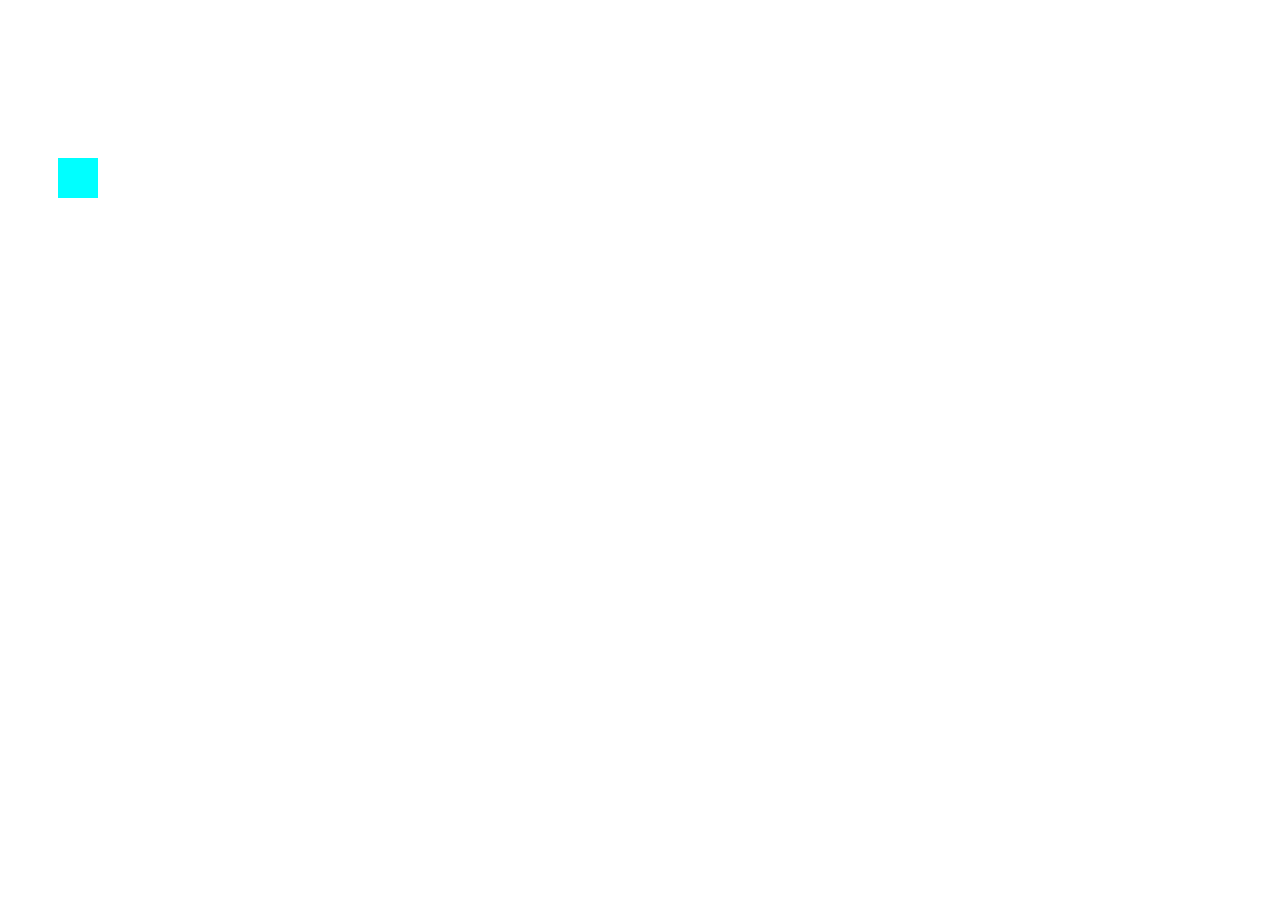
==== index.html @ ac88d2ab "4 Signed-off-by: akiocat7-sudo <akiocat7@gmail.com>" ====
<!DOCTYPE html>
<html lang="ja">
<head>
  <meta charset="UTF-8">
  <title>Move Character</title>
  <link rel="stylesheet" href="css/style.css">
</head>
<body>

  <canvas id="game" width="600" height="300"></canvas>

  <!-- 十字キー -->
  <div id="dpad">
    <button class="btn up">▲</button>
    <div class="middle-row">
      <button class="btn left">◀</button>
      <button class="btn right">▶</button>
    </div>
    <button class="btn down">▼</button>
  </div>

  <script src="js/game.js"></script>
</body>
</html>
---- css/style.css ----
/* ===== 既存のスタイルはそのまま ===== */

/* ===== 十字キー（D-Pad） ===== */
#dpad {
  position: fixed;
  bottom: 40px;
  left: 40px;
  display: flex;
  flex-direction: column;
  align-items: center;
  gap: 8px;
}

.middle-row {
  display: flex;
  gap: 8px;
}

.btn {
  width: 60px;
  height: 60px;
  font-size: 24px;
  color: #fff;
  background: rgba(255, 255, 255, 0.08);
  border: 1px solid rgba(255, 255, 255, 0.15);
  border-radius: 12px;
  backdrop-filter: blur(10px);
  cursor: pointer;
  transition: 0.2s;
  -webkit-tap-highlight-color: transparent;
}

.btn:active {
  background: rgba(255, 255, 255, 0.25);
  transform: scale(0.95);
}

/* スマホ最適化 */
@media (max-width: 600px) {
  #dpad {
    bottom: 20px;
    left: 20px;
  }
  .btn {
    width: 52px;
    height: 52px;
    font-size: 20px;
  }
}
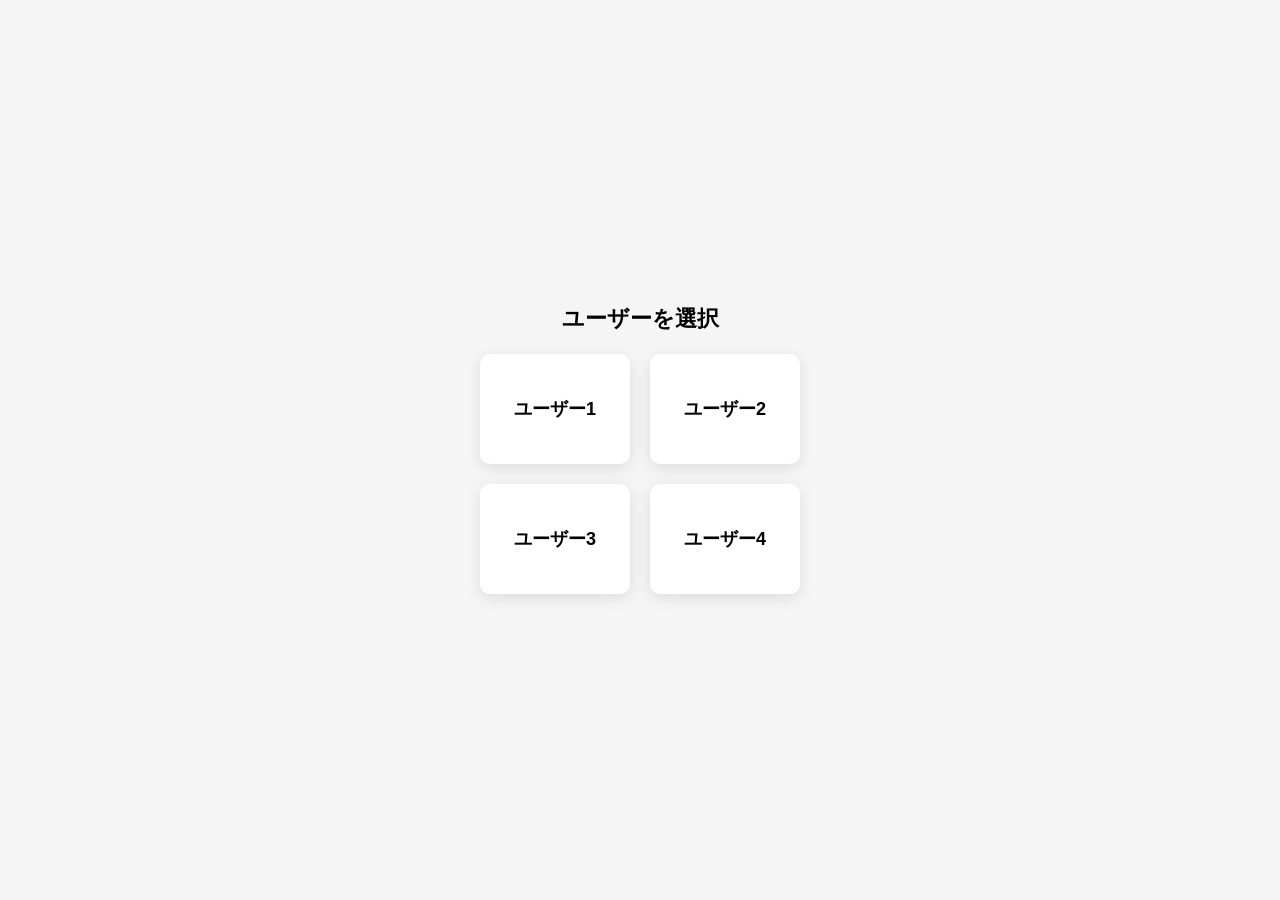
==== commit cf000c89: "5 Signed-off-by: akiocat7-sudo <akiocat7@gmail.com>" ====
--- a/index.html
+++ b/index.html
@@ -2,23 +2,36 @@
 <html lang="ja">
 <head>
   <meta charset="UTF-8">
-  <title>Move Character</title>
-  <link rel="stylesheet" href="css/style.css">
+  <meta name="viewport" content="width=device-width, initial-scale=1.0">
+  <title>User Select</title>
+  <link rel="stylesheet" href="css/login.css">
 </head>
 <body>
 
-  <canvas id="game" width="600" height="300"></canvas>
+  <div class="container">
+    <h2 class="title">ユーザーを選択</h2>
 
-  <!-- 十字キー -->
-  <div id="dpad">
-    <button class="btn up">▲</button>
-    <div class="middle-row">
-      <button class="btn left">◀</button>
-      <button class="btn right">▶</button>
+    <div class="user-grid">
+      <div class="user-card" onclick="loginAs('user1')">
+        <p>ユーザー1</p>
+      </div>
+
+      <div class="user-card" onclick="loginAs('user2')">
+        <p>ユーザー2</p>
+      </div>
+
+      <div class="user-card" onclick="loginAs('user3')">
+        <p>ユーザー3</p>
+      </div>
+
+      <div class="user-card" onclick="loginAs('user4')">
+        <p>ユーザー4</p>
+      </div>
     </div>
-    <button class="btn down">▼</button>
+
+    <p id="message"></p>
   </div>
 
-  <script src="js/game.js"></script>
+  <script src="js/login.js"></script>
 </body>
 </html>
--- a/css/login.css
+++ b/css/login.css
@@ -0,0 +1,48 @@
+body {
+  margin: 0;
+  padding: 0;
+  font-family: sans-serif;
+  background: #f5f5f5;
+  display: flex;
+  justify-content: center;
+  align-items: center;
+  height: 100vh;
+}
+
+.container {
+  text-align: center;
+}
+
+.title {
+  margin-bottom: 20px;
+  font-size: 22px;
+  font-weight: bold;
+}
+
+.user-grid {
+  display: grid;
+  grid-template-columns: repeat(2, 150px);
+  gap: 20px;
+  justify-content: center;
+}
+
+.user-card {
+  background: #fff;
+  padding: 25px 0;
+  border-radius: 10px;
+  box-shadow: 0 4px 15px rgba(0,0,0,0.1);
+  cursor: pointer;
+  transition: 0.2s;
+  font-size: 18px;
+  font-weight: 600;
+}
+
+.user-card:hover {
+  transform: translateY(-4px);
+  box-shadow: 0 8px 20px rgba(0,0,0,0.15);
+}
+
+#message {
+  margin-top: 20px;
+  font-size: 16px;
+}
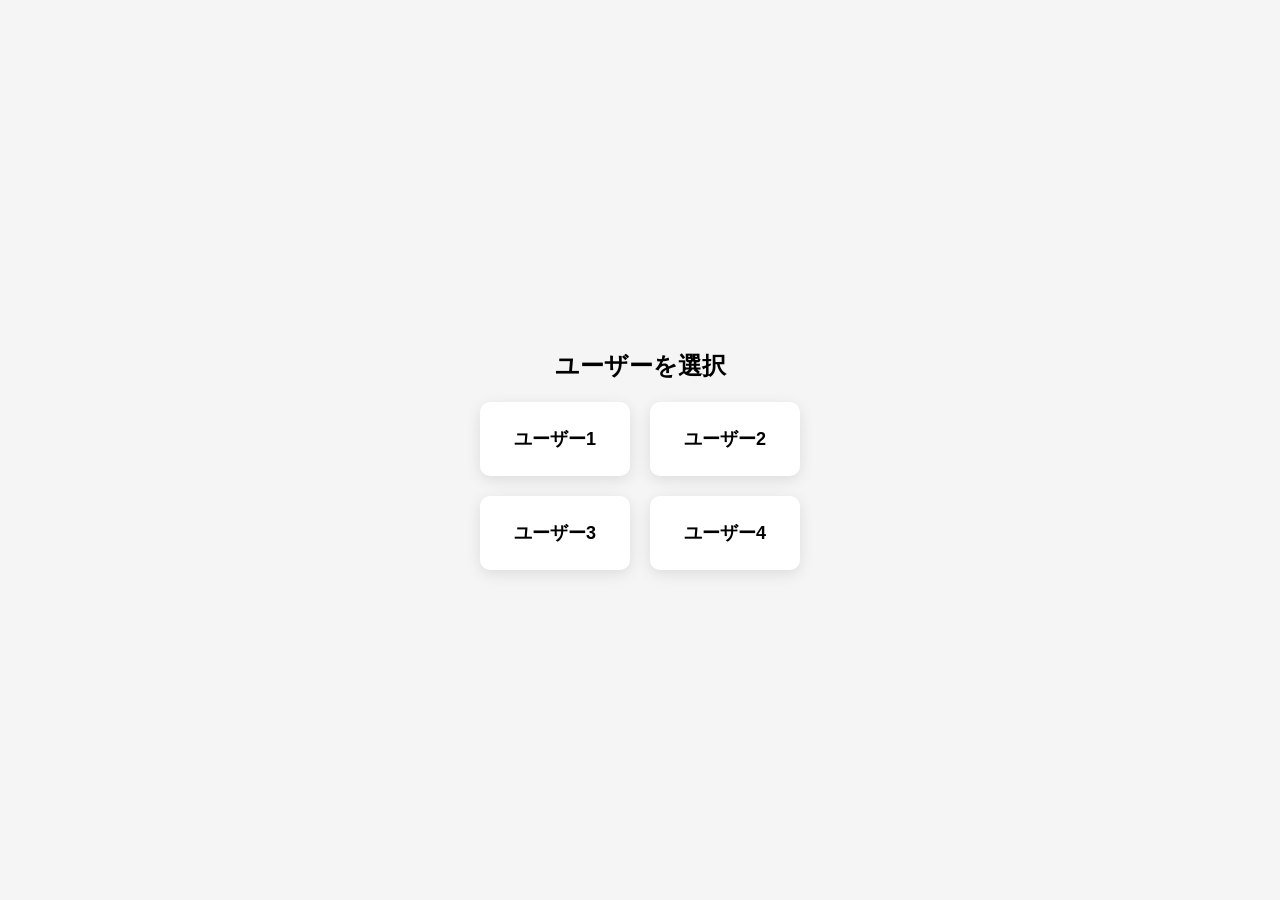
==== commit daad5cbe: "6 Signed-off-by: akiocat7-sudo <akiocat7@gmail.com>" ====
--- a/index.html
+++ b/index.html
@@ -4,7 +4,7 @@
   <meta charset="UTF-8">
   <meta name="viewport" content="width=device-width, initial-scale=1.0">
   <title>User Select</title>
-  <link rel="stylesheet" href="css/login.css">
+  <link rel="stylesheet" href="css/counter.css">
 </head>
 <body>
 
@@ -12,24 +12,11 @@
     <h2 class="title">ユーザーを選択</h2>
 
     <div class="user-grid">
-      <div class="user-card" onclick="loginAs('user1')">
-        <p>ユーザー1</p>
-      </div>
-
-      <div class="user-card" onclick="loginAs('user2')">
-        <p>ユーザー2</p>
-      </div>
-
-      <div class="user-card" onclick="loginAs('user3')">
-        <p>ユーザー3</p>
-      </div>
-
-      <div class="user-card" onclick="loginAs('user4')">
-        <p>ユーザー4</p>
-      </div>
+      <div class="user-card" onclick="loginAs('user1')">ユーザー1</div>
+      <div class="user-card" onclick="loginAs('user2')">ユーザー2</div>
+      <div class="user-card" onclick="loginAs('user3')">ユーザー3</div>
+      <div class="user-card" onclick="loginAs('user4')">ユーザー4</div>
     </div>
-
-    <p id="message"></p>
   </div>
 
   <script src="js/login.js"></script>
--- a/css/counter.css
+++ b/css/counter.css
@@ -0,0 +1,112 @@
+/* 共通レイアウト */
+body {
+  margin: 0;
+  padding: 0;
+  font-family: sans-serif;
+  background: #f5f5f5;
+  display: flex;
+  justify-content: center;
+  align-items: center;
+  height: 100vh;
+}
+
+.container {
+  text-align: center;
+}
+
+.title {
+  font-size: 24px;
+  margin-bottom: 20px;
+  font-weight: bold;
+}
+
+/* ユーザー選択カード */
+.user-grid {
+  display: grid;
+  grid-template-columns: repeat(2, 150px);
+  gap: 20px;
+  justify-content: center;
+}
+
+.user-card {
+  background: #fff;
+  padding: 25px 0;
+  border-radius: 10px;
+  box-shadow: 0 4px 15px rgba(0,0,0,0.1);
+  cursor: pointer;
+  transition: 0.2s;
+  font-size: 18px;
+  font-weight: 600;
+}
+
+.user-card:hover {
+  transform: translateY(-4px);
+  box-shadow: 0 8px 20px rgba(0,0,0,0.15);
+}
+
+/* カウンター画面 */
+#total {
+  font-size: 60px;
+  margin-bottom: 30px;
+  font-weight: bold;
+}
+
+.button-grid {
+  display: grid;
+  grid-template-columns: repeat(5, 70px);
+  gap: 15px;
+  justify-content: center;
+  margin-bottom: 25px;
+}
+
+.button-grid button {
+  padding: 15px 0;
+  font-size: 20px;
+  border: none;
+  border-radius: 10px;
+  background: #0078ff;
+  color: #fff;
+  cursor: pointer;
+  transition: 0.2s;
+}
+
+.button-grid button:hover {
+  background: #005fcc;
+}
+
+/* 下部ボタン */
+.bottom-buttons {
+  display: flex;
+  justify-content: center;
+  gap: 15px;
+}
+
+.undo-btn {
+  padding: 12px 30px;
+  font-size: 18px;
+  border: none;
+  border-radius: 10px;
+  background: #ffa500;
+  color: #fff;
+  cursor: pointer;
+  transition: 0.2s;
+}
+
+.undo-btn:hover {
+  background: #cc8400;
+}
+
+.reset-btn {
+  padding: 12px 30px;
+  font-size: 18px;
+  border: none;
+  border-radius: 10px;
+  background: #ff4d4d;
+  color: #fff;
+  cursor: pointer;
+  transition: 0.2s;
+}
+
+.reset-btn:hover {
+  background: #d93636;
+}
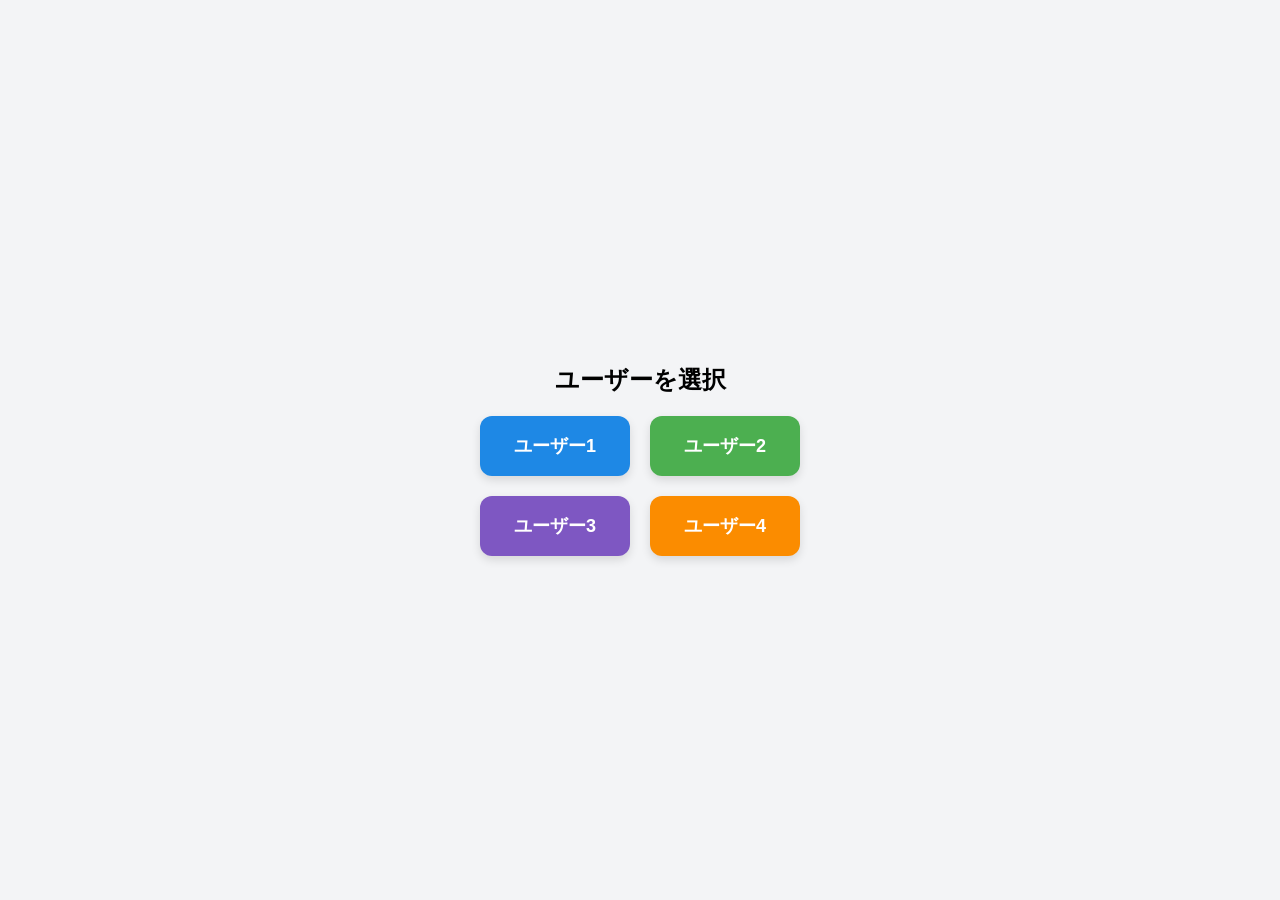
==== commit d37e6597: "7 Signed-off-by: akiocat7-sudo <akiocat7@gmail.com>" ====
--- a/index.html
+++ b/index.html
@@ -11,11 +11,11 @@
   <div class="container">
     <h2 class="title">ユーザーを選択</h2>
 
-    <div class="user-grid">
-      <div class="user-card" onclick="loginAs('user1')">ユーザー1</div>
-      <div class="user-card" onclick="loginAs('user2')">ユーザー2</div>
-      <div class="user-card" onclick="loginAs('user3')">ユーザー3</div>
-      <div class="user-card" onclick="loginAs('user4')">ユーザー4</div>
+    <div class="user-button-grid">
+      <button class="user-btn user1" onclick="loginAs('user1')">ユーザー1</button>
+      <button class="user-btn user2" onclick="loginAs('user2')">ユーザー2</button>
+      <button class="user-btn user3" onclick="loginAs('user3')">ユーザー3</button>
+      <button class="user-btn user4" onclick="loginAs('user4')">ユーザー4</button>
     </div>
   </div>
 
--- a/css/counter.css
+++ b/css/counter.css
@@ -1,9 +1,13 @@
+:root {
+  --theme-color: #1E88E5; /* デフォルト（ログイン後に上書き） */
+}
+
 /* 共通レイアウト */
 body {
   margin: 0;
   padding: 0;
-  font-family: sans-serif;
-  background: #f5f5f5;
+  font-family: "Helvetica Neue", sans-serif;
+  background: #f3f4f6;
   display: flex;
   justify-content: center;
   align-items: center;
@@ -20,37 +24,46 @@
   font-weight: bold;
 }
 
-/* ユーザー選択カード */
-.user-grid {
+/* ユーザー選択ボタン */
+.user-button-grid {
   display: grid;
   grid-template-columns: repeat(2, 150px);
   gap: 20px;
   justify-content: center;
+  margin-top: 20px;
 }
 
-.user-card {
-  background: #fff;
-  padding: 25px 0;
-  border-radius: 10px;
-  box-shadow: 0 4px 15px rgba(0,0,0,0.1);
+.user-btn {
+  padding: 18px 0;
+  font-size: 18px;
+  border: none;
+  border-radius: 12px;
+  color: #fff;
   cursor: pointer;
   transition: 0.2s;
-  font-size: 18px;
   font-weight: 600;
+  box-shadow: 0 4px 10px rgba(0,0,0,0.12);
 }
 
-.user-card:hover {
-  transform: translateY(-4px);
-  box-shadow: 0 8px 20px rgba(0,0,0,0.15);
+/* 都会的テーマカラー（ユーザー選択画面） */
+.user1 { background: #1E88E5; } /* Tokyo Blue */
+.user2 { background: #4CAF50; } /* Forest Gray-Green */
+.user3 { background: #7E57C2; } /* Metro Purple */
+.user4 { background: #FB8C00; } /* Sunset Orange */
+
+.user-btn:hover {
+  filter: brightness(0.85);
 }
 
 /* カウンター画面 */
 #total {
   font-size: 60px;
   margin-bottom: 30px;
-  font-weight: bold;
+  font-weight: 700;
+  color: var(--theme-color);
 }
 
+/* 数字ボタン */
 .button-grid {
   display: grid;
   grid-template-columns: repeat(5, 70px);
@@ -63,15 +76,16 @@
   padding: 15px 0;
   font-size: 20px;
   border: none;
-  border-radius: 10px;
-  background: #0078ff;
+  border-radius: 12px;
+  background: var(--theme-color);
   color: #fff;
   cursor: pointer;
   transition: 0.2s;
+  box-shadow: 0 4px 10px rgba(0,0,0,0.12);
 }
 
 .button-grid button:hover {
-  background: #005fcc;
+  filter: brightness(0.85);
 }
 
 /* 下部ボタン */
@@ -85,7 +99,7 @@
   padding: 12px 30px;
   font-size: 18px;
   border: none;
-  border-radius: 10px;
+  border-radius: 12px;
   background: #ffa500;
   color: #fff;
   cursor: pointer;
@@ -100,7 +114,7 @@
   padding: 12px 30px;
   font-size: 18px;
   border: none;
-  border-radius: 10px;
+  border-radius: 12px;
   background: #ff4d4d;
   color: #fff;
   cursor: pointer;
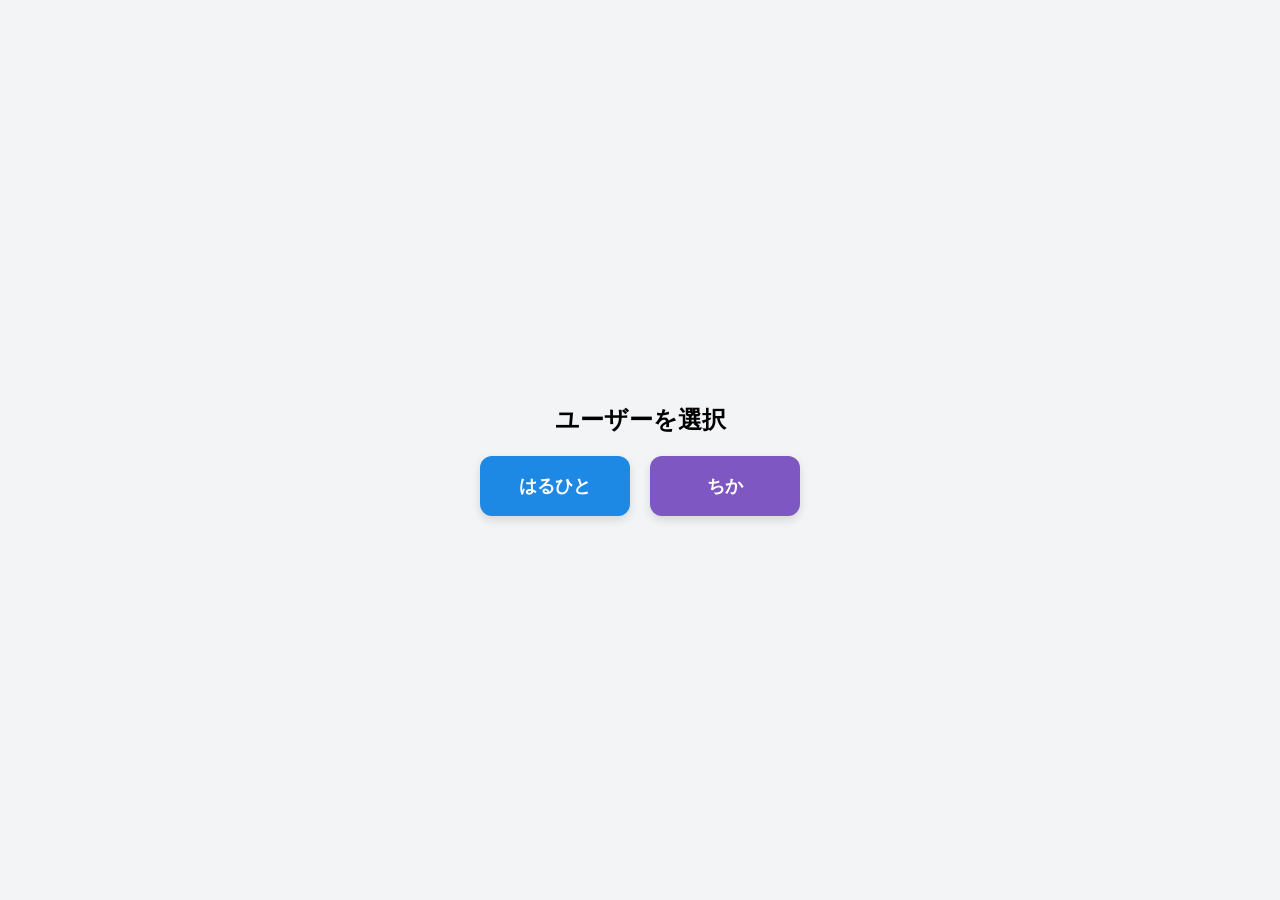
==== commit 8f5f0420: "8 Signed-off-by: akiocat7-sudo <akiocat7@gmail.com>" ====
--- a/index.html
+++ b/index.html
@@ -12,10 +12,8 @@
     <h2 class="title">ユーザーを選択</h2>
 
     <div class="user-button-grid">
-      <button class="user-btn user1" onclick="loginAs('user1')">ユーザー1</button>
-      <button class="user-btn user2" onclick="loginAs('user2')">ユーザー2</button>
-      <button class="user-btn user3" onclick="loginAs('user3')">ユーザー3</button>
-      <button class="user-btn user4" onclick="loginAs('user4')">ユーザー4</button>
+      <button class="user-btn user-haruhito" onclick="loginAs('haruhito')">はるひと</button>
+      <button class="user-btn user-chika" onclick="loginAs('chika')">ちか</button>
     </div>
   </div>
 
--- a/css/counter.css
+++ b/css/counter.css
@@ -24,7 +24,7 @@
   font-weight: bold;
 }
 
-/* ユーザー選択ボタン */
+/* ユーザー選択ボタン（2人用） */
 .user-button-grid {
   display: grid;
   grid-template-columns: repeat(2, 150px);
@@ -46,10 +46,13 @@
 }
 
 /* 都会的テーマカラー（ユーザー選択画面） */
-.user1 { background: #1E88E5; } /* Tokyo Blue */
-.user2 { background: #4CAF50; } /* Forest Gray-Green */
-.user3 { background: #7E57C2; } /* Metro Purple */
-.user4 { background: #FB8C00; } /* Sunset Orange */
+.user-haruhito {
+  background: #1E88E5; /* Tokyo Blue */
+}
+
+.user-chika {
+  background: #7E57C2; /* Metro Purple */
+}
 
 .user-btn:hover {
   filter: brightness(0.85);
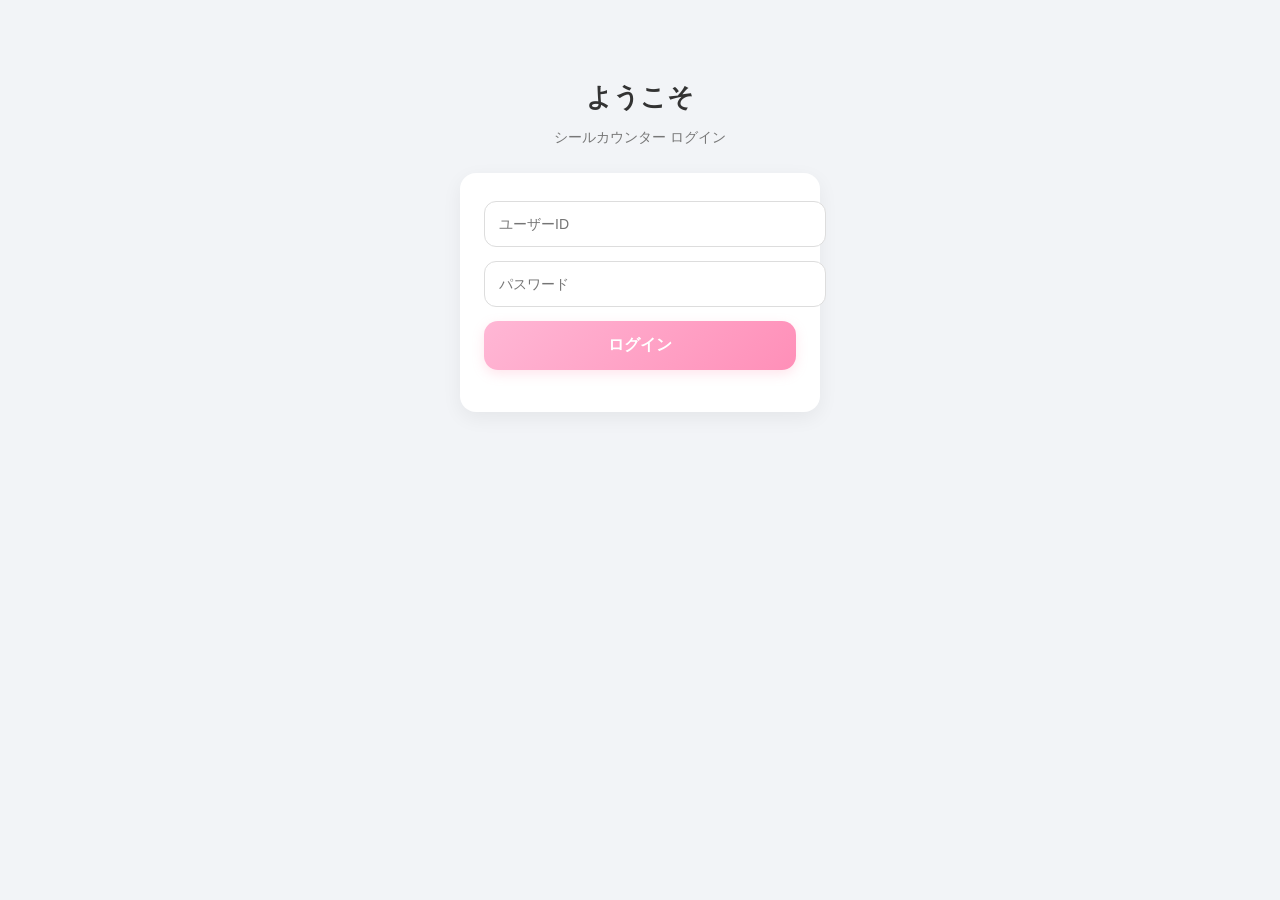
==== commit 7aa96a63: "17" ====
--- a/index.html
+++ b/index.html
@@ -3,18 +3,25 @@
 <head>
   <meta charset="UTF-8">
   <meta name="viewport" content="width=device-width, initial-scale=1.0">
-  <title>User Select</title>
-  <link rel="stylesheet" href="css/counter.css">
+  <title>ログイン</title>
+  <link rel="stylesheet" href="css/login.css">
 </head>
 <body>
 
-  <div class="container">
-    <h2 class="title">ユーザーを選択</h2>
+  <div class="login-container">
 
-    <div class="user-button-grid">
-      <button class="user-btn user-haruhito" onclick="loginAs('haruhito')">はるひと</button>
-      <button class="user-btn user-chika" onclick="loginAs('chika')">ちか</button>
+    <h2 class="title">ようこそ</h2>
+    <p class="subtitle">シールカウンター ログイン</p>
+
+    <div class="login-box">
+      <input type="text" id="user-id" placeholder="ユーザーID">
+      <input type="password" id="password" placeholder="パスワード">
+
+      <button id="login-btn" class="login-btn">ログイン</button>
+
+      <p id="message" class="message"></p>
     </div>
+
   </div>
 
   <script src="js/login.js"></script>
--- a/css/login.css
+++ b/css/login.css
@@ -0,0 +1,80 @@
+/* 背景 */
+body {
+  margin: 0;
+  padding: 0;
+  background: #f2f4f7;
+  font-family: "Helvetica Neue", "Inter", Arial, sans-serif;
+}
+
+/* コンテナ */
+.login-container {
+  max-width: 360px;
+  margin: 80px auto;
+  text-align: center;
+}
+
+/* タイトル */
+.title {
+  font-size: 26px;
+  font-weight: 700;
+  color: #333;
+  margin-bottom: 6px;
+}
+
+.subtitle {
+  font-size: 14px;
+  color: #777;
+  margin-bottom: 26px;
+}
+
+/* ボックス */
+.login-box {
+  background: white;
+  padding: 28px 24px;
+  border-radius: 16px;
+  box-shadow: 0 6px 20px rgba(0,0,0,0.06);
+}
+
+/* 入力欄 */
+.login-box input {
+  width: 100%;
+  padding: 14px;
+  margin-bottom: 14px;
+  border: 1px solid #ddd;
+  border-radius: 12px;
+  font-size: 14px;
+  outline: none;
+  transition: 0.2s;
+}
+
+.login-box input:focus {
+  border-color: #ff9fc8;
+  box-shadow: 0 0 6px rgba(255,150,180,0.3);
+}
+
+/* ログインボタン（パステル） */
+.login-btn {
+  width: 100%;
+  padding: 14px;
+  font-size: 16px;
+  border: none;
+  border-radius: 14px;
+  cursor: pointer;
+  font-weight: 600;
+  background: linear-gradient(135deg, #ffb7d5, #ff8fb8);
+  color: white;
+  box-shadow: 0 4px 12px rgba(255,150,180,0.25);
+  transition: 0.25s;
+}
+
+.login-btn:hover {
+  background: linear-gradient(135deg, #ff9fc8, #ff7aa8);
+  box-shadow: 0 6px 16px rgba(255,150,180,0.35);
+}
+
+/* メッセージ */
+.message {
+  margin-top: 14px;
+  font-size: 14px;
+  color: #ff6b7a;
+}
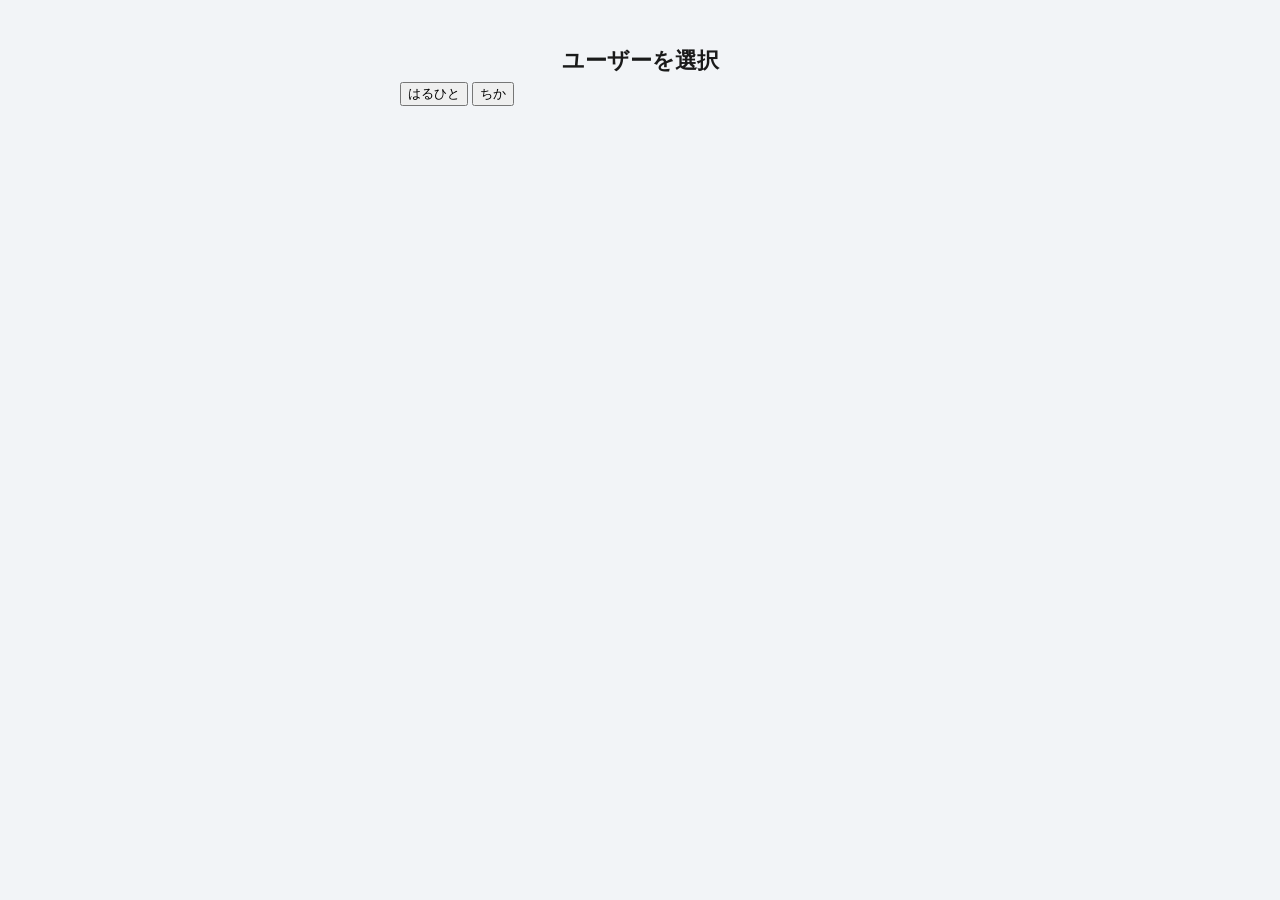
==== commit 424c790c: "18" ====
--- a/index.html
+++ b/index.html
@@ -3,25 +3,18 @@
 <head>
   <meta charset="UTF-8">
   <meta name="viewport" content="width=device-width, initial-scale=1.0">
-  <title>ログイン</title>
-  <link rel="stylesheet" href="css/login.css">
+  <title>User Select</title>
+  <link rel="stylesheet" href="css/counter.css">
 </head>
 <body>
 
-  <div class="login-container">
+  <div class="container">
+    <h2 class="title">ユーザーを選択</h2>
 
-    <h2 class="title">ようこそ</h2>
-    <p class="subtitle">シールカウンター ログイン</p>
-
-    <div class="login-box">
-      <input type="text" id="user-id" placeholder="ユーザーID">
-      <input type="password" id="password" placeholder="パスワード">
-
-      <button id="login-btn" class="login-btn">ログイン</button>
-
-      <p id="message" class="message"></p>
+    <div class="user-button-grid">
+      <button class="user-btn user-haruhito" onclick="loginAs('haruhito')">はるひと</button>
+      <button class="user-btn user-chika" onclick="loginAs('chika')">ちか</button>
     </div>
-
   </div>
 
   <script src="js/login.js"></script>
--- a/css/counter.css
+++ b/css/counter.css
@@ -0,0 +1,156 @@
+/* ============================
+   Global
+============================ */
+html, body {
+  height: 100%;
+  overflow-y: auto;
+  margin: 0;
+  padding: 0;
+  background: #f2f4f7; /* 柔らかい都会的グレー */
+  font-family: "Helvetica Neue", "Inter", Arial, sans-serif;
+  color: #222;
+}
+
+/* コンテナ */
+.container {
+  max-width: 480px;
+  margin: 0 auto;
+  padding: 28px 20px 40px;
+}
+
+/* ============================
+   Titles
+============================ */
+.title {
+  text-align: center;
+  font-size: 22px;
+  font-weight: 600;
+  margin-bottom: 6px;
+  color: #1a1a1a;
+}
+
+.subtitle {
+  text-align: center;
+  font-size: 15px;
+  font-weight: 400;
+  margin-bottom: 24px;
+  color: #6b6b6b;
+}
+
+/* ============================
+   Total Number
+============================ */
+#total {
+  text-align: center;
+  font-size: 72px;
+  font-weight: 700;
+  margin: 10px 0 26px;
+  color: #111;
+  letter-spacing: -1px;
+}
+
+/* ============================
+   Main Button（パステル）
+============================ */
+.single-button-area {
+  text-align: center;
+  margin-bottom: 24px;
+}
+
+.main-btn {
+  width: 100%;
+  padding: 18px;
+  font-size: 18px;
+  background: linear-gradient(135deg, #ffb7d5, #ff8fb8);
+  color: white;
+  border: none;
+  border-radius: 14px;
+  cursor: pointer;
+  font-weight: 600;
+  box-shadow: 0 4px 12px rgba(255, 150, 180, 0.25);
+  transition: 0.25s;
+}
+
+.main-btn:hover {
+  background: linear-gradient(135deg, #ff9fc8, #ff7aa8);
+  box-shadow: 0 6px 16px rgba(255, 150, 180, 0.35);
+}
+
+/* ============================
+   Undo Button（パステル）
+============================ */
+.bottom-buttons {
+  display: flex;
+  justify-content: center;
+  margin-top: 10px;
+}
+
+.undo-btn {
+  padding: 12px 22px;
+  font-size: 15px;
+  border: none;
+  border-radius: 12px;
+  cursor: pointer;
+  background: linear-gradient(135deg, #ff9aa2, #ff7b89);
+  color: white;
+  font-weight: 600;
+  box-shadow: 0 4px 12px rgba(255, 140, 150, 0.25);
+  transition: 0.25s;
+}
+
+.undo-btn:hover {
+  background: linear-gradient(135deg, #ff8a95, #ff6b7a);
+  box-shadow: 0 6px 16px rgba(255, 140, 150, 0.35);
+}
+
+/* ============================
+   Lists Wrapper (3 columns)
+============================ */
+#lists-wrapper {
+  display: flex;
+  justify-content: space-between;
+  align-items: flex-start;
+  gap: 20px;
+  margin-top: 36px;
+  flex-wrap: wrap;
+}
+
+/* 履歴・過去12ヶ月 */
+.list-block {
+  flex: 1;
+  min-width: 140px;
+}
+
+.list-block h3 {
+  font-size: 15px;
+  font-weight: 600;
+  margin-bottom: 10px;
+  color: #333;
+}
+
+/* ============================
+   月締めボタン（パステル）
+============================ */
+.month-close-area {
+  flex: 0.8;
+  min-width: 140px;
+  display: flex;
+  justify-content: center;
+  align-items: center;
+}
+
+.month-close-btn {
+  padding: 12px 14px;
+  background: linear-gradient(135deg, #ffb7d5, #ff8fb8);
+  color: white;
+  border: none;
+  border-radius: 12px;
+  font-size: 13px;
+  cursor: pointer;
+  font-weight: 600;
+  box-shadow: 0 4px 12px rgba(255, 150, 180, 0.25);
+  transition: 0.25s;
+}
+
+.month-close-btn:hover {
+  background: linear-gradient(135deg, #ff9fc8
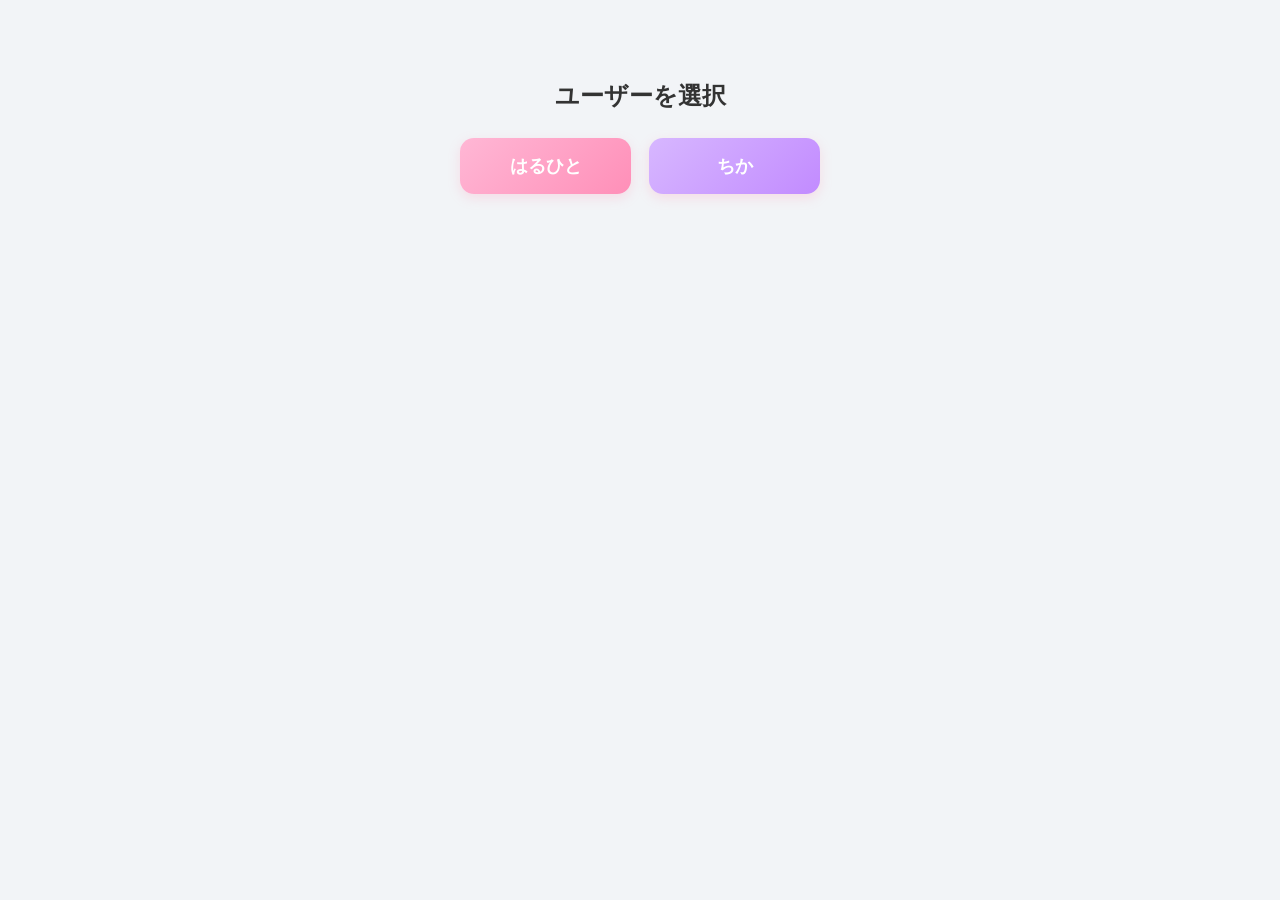
==== commit d2bab30c: "19" ====
--- a/index.html
+++ b/index.html
@@ -4,7 +4,7 @@
   <meta charset="UTF-8">
   <meta name="viewport" content="width=device-width, initial-scale=1.0">
   <title>User Select</title>
-  <link rel="stylesheet" href="css/counter.css">
+  <link rel="stylesheet" href="css/login.css">
 </head>
 <body>
 
--- a/css/login.css
+++ b/css/login.css
@@ -0,0 +1,63 @@
+/* 背景 */
+body {
+  margin: 0;
+  padding: 0;
+  background: #f2f4f7;
+  font-family: "Helvetica Neue", "Inter", Arial, sans-serif;
+}
+
+/* コンテナ */
+.container {
+  max-width: 360px;
+  margin: 80px auto;
+  text-align: center;
+}
+
+/* タイトル */
+.title {
+  font-size: 24px;
+  font-weight: 700;
+  color: #333;
+  margin-bottom: 26px;
+}
+
+/* ユーザーボタンのグリッド */
+.user-button-grid {
+  display: grid;
+  grid-template-columns: 1fr 1fr;
+  gap: 18px;
+  margin-top: 20px;
+}
+
+/* ボタン共通（パステル） */
+.user-btn {
+  padding: 16px 0;
+  font-size: 18px;
+  border: none;
+  border-radius: 14px;
+  cursor: pointer;
+  font-weight: 600;
+  color: white;
+  box-shadow: 0 4px 12px rgba(255,150,180,0.25);
+  transition: 0.25s;
+}
+
+/* はるひと（ピンクパステル） */
+.user-haruhito {
+  background: linear-gradient(135deg, #ffb7d5, #ff8fb8);
+}
+
+.user-haruhito:hover {
+  background: linear-gradient(135deg, #ff9fc8, #ff7aa8);
+  box-shadow: 0 6px 16px rgba(255,150,180,0.35);
+}
+
+/* ちか（パープルパステル） */
+.user-chika {
+  background: linear-gradient(135deg, #d7b7ff, #c28bff);
+}
+
+.user-chika:hover {
+  background: linear-gradient(135deg, #cfa6ff, #b875ff);
+  box-shadow: 0 6px 16px rgba(200,150,255,0.35);
+}
